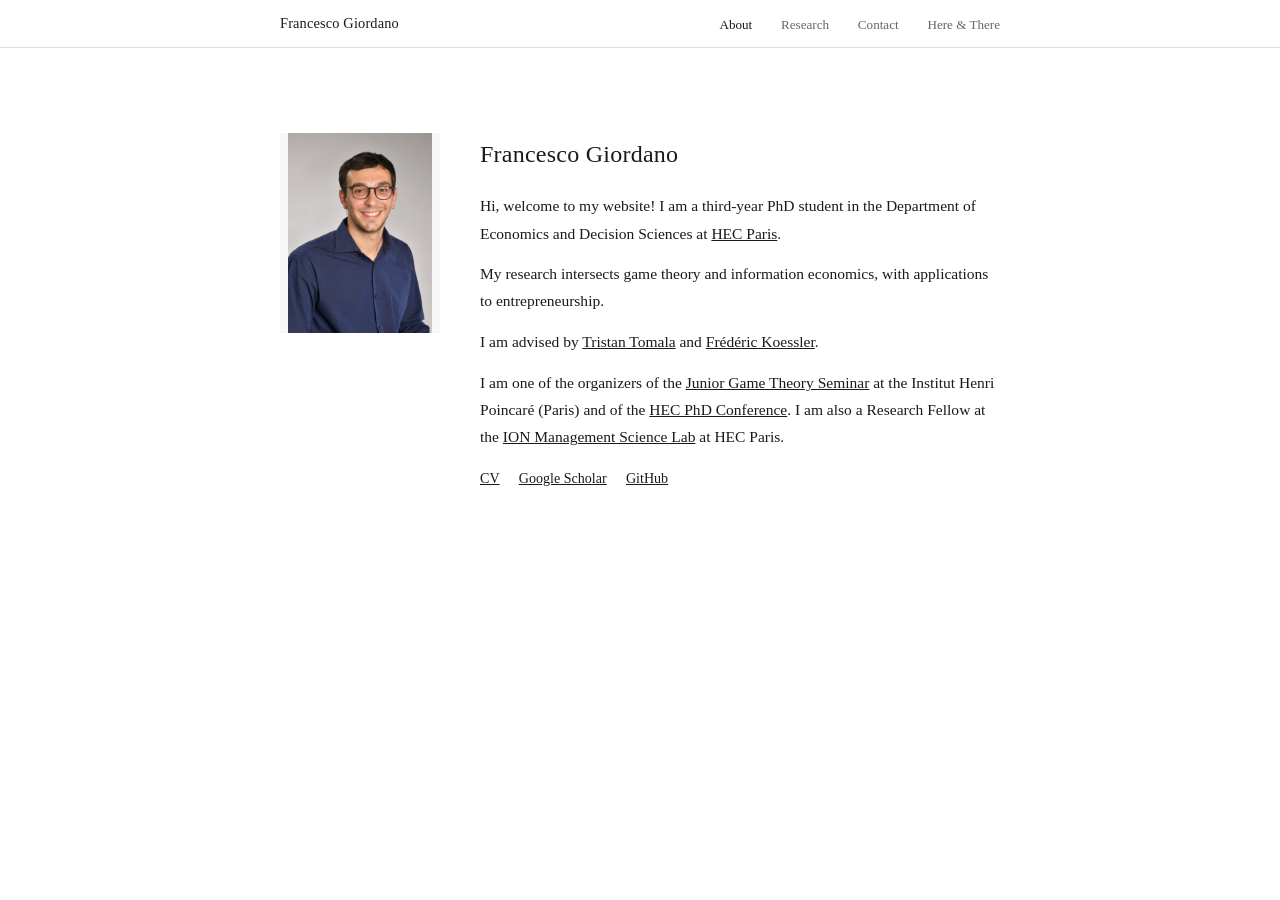
==== index.html @ bef5ac09 "Adjust max-width and padding for desktop layout" ====
<!DOCTYPE html>
<html lang="en">
<head>
  <meta charset="UTF-8" />
  <meta name="viewport" content="width=device-width, initial-scale=1.0" />
  <meta name="description" content="Francesco Giordano — PhD Candidate in Economics at HEC Paris." />
  <title>Francesco Giordano</title>
  <link rel="stylesheet" href="style.css" />
  
  <style>
    /* Widen the desktop layout and decrease outer margins */
    .wrap {
      max-width: 800px;   /* Increased from typical defaults to give more breathing room */
      margin: 0 auto;     /* Keeps the content beautifully centered on large screens */
      padding: 0 40px;    /* Decreased side padding on desktop to utilize more screen width */
    }

    /* Layout container to place picture and text side-by-side */
    .page-content {
      display: flex;
      flex-direction: row;
      gap: 40px;          
      align-items: flex-start;
      margin-top: 40px;   
    }

    /* Makes the profile text take up the remaining horizontal space */
    .bio-text {
      flex: 1;
    }

    /* Styles the profile picture frame container */
    .profile-pic-container {
      width: 160px;               /* Kept matching width */
      height: 200px;              /* Balanced height to 160px to maintain a perfect square frame */
      background-image: url('pic.jpg'); 
      background-position: center; 
      background-repeat: no-repeat;
      background-size: 90%;       
      background-color: #f7f7f7;  
    }

    /* Responsive design: Stack them vertically on mobile devices */
    @media (max-width: 768px) {
      .wrap {
        padding: 0 20px;  /* Slightly tighter margins for small screens */
      }

      .page-content {
        flex-direction: column;
        align-items: center;
        text-align: center; 
      }
      
      .profile-pic-container {
        margin-bottom: 20px;
      }
    }
  </style>
</head>
<body>

  <nav>
    <div class="wrap">
      <a class="nav-name" href="index.html">Francesco Giordano</a>
      <ul class="nav-links">
        <li><a href="index.html" class="active">About</a></li>
        <li><a href="research.html">Research</a></li>
        <li><a href="contact.html">Contact</a></li>
        <li><a href="more.html">Here &amp; There</a></li>
      </ul>
    </div>
  </nav>

  <main>
    <div class="wrap page-content">

      <div class="profile-pic-container"></div>

      <div class="bio-text">
        <h1>Francesco Giordano</h1>

        <p>
        Hi, welcome to my website! I am a third-year PhD student in the Department of Economics and Decision Sciences at <a href="https://www.hec.edu/en/faculty-research/departments/economics-decision-sciences" target="_blank" rel="noopener">HEC Paris</a>.
        </p>

        <p>
        My research intersects game theory and information economics, with applications to entrepreneurship. 
        </p>

        <p>
          I am advised by
          <a href="https://sites.google.com/site/tristantomala2"
             target="_blank" rel="noopener">Tristan Tomala</a>
          and
          <a href="https://sites.google.com/site/frederickoessler"
             target="_blank" rel="noopener">Frédéric Koessler</a>.
        </p>

        <p>
          I am one of the organizers of the
          <a href="https://sites.google.com/view/seminairetheoriedesjeux/junior-seminar-20252026"
             target="_blank" rel="noopener">Junior Game Theory Seminar</a> at the Institut Henri Poincaré (Paris) and of the <a href="https://sites.google.com/view/hecon/home"
             target="_blank" rel="noopener">HEC PhD Conference</a>.
          I am also a Research Fellow at the
          <a href="https://www.hec.edu/en/innovation-entrepreneurship-institute/news/shaping-future-mentorship-inside-ion-management-science-lab-hec-paris-0"
             target="_blank" rel="noopener">ION Management Science Lab</a>
          at HEC Paris.
        </p>

        <div class="about-links">
          <a href="cv.pdf"> CV </a>
          <a href="https://scholar.google.com/citations?user=hh-EAcwAAAAJ&hl=en" target="_blank" rel="noopener"> Google Scholar  </a>
          <a href="https://github.com/francescogiordano98" target="_blank" rel="noopener"> GitHub   </a>
        </div>
      </div>

    </div>
  </main>

</body>
</html>
---- style.css ----
/* ============================================================
   style.css — Francesco Giordano academic website
   Minimal, clean — white background, serif body, light accents
   ============================================================ */

/* ---------- Reset ---------- */
*, *::before, *::after { box-sizing: border-box; margin: 0; padding: 0; }

/* ---------- Tokens ---------- */
:root {
  --text:    #1a1a1a;
  --muted:   #666;
  --link:    #1a1a1a;
  --border:  #ddd;
  --max-w:   680px;
  --nav-h:   48px;
}

/* ---------- Base ---------- */
html { font-size: 16px; scroll-behavior: smooth; }

body {
  font-family: Georgia, 'Times New Roman', serif;
  color: var(--text);
  background: #fff;
  line-height: 1.75;
}

/* ---------- Links ---------- */
a { color: var(--link); }
a:hover { text-decoration: none; }

/* ---------- Layout ---------- */
.wrap {
  max-width: var(--max-w);
  margin: 0 auto;
  padding: 0 1.4rem;
}

/* ---------- Nav ---------- */
nav {
  position: sticky;
  top: 0;
  z-index: 100;
  background: #fff;
  border-bottom: 1px solid var(--border);
  height: var(--nav-h);
}

nav .wrap {
  height: 100%;
  display: flex;
  align-items: center;
  justify-content: space-between;
}

.nav-name {
  font-family: Georgia, serif;
  font-size: .9rem;
  font-weight: normal;
  text-decoration: none;
  color: var(--text);
  letter-spacing: .01em;
}

.nav-links {
  list-style: none;
  display: flex;
  gap: 1.8rem;
}

.nav-links a {
  font-family: Georgia, serif;
  font-size: .82rem;
  color: var(--muted);
  text-decoration: none;
}
.nav-links a:hover,
.nav-links a.active { color: var(--text); }

/* ---------- Sections ---------- */
section {
  padding: 3rem 0;
  border-bottom: 1px solid var(--border);
}
section:last-child { border-bottom: none; }

/* ---------- About / page content ---------- */
.page-content h1 {
  font-size: 1.5rem;
  font-weight: normal;
  margin-bottom: 1.1rem;
  letter-spacing: .01em;
}

.page-content p { margin-bottom: .85rem; font-size: .97rem; }

.page-h1 {
  font-size: 1.1rem;
  font-weight: normal;
  font-style: italic;
  color: var(--muted);
  margin-bottom: 1.6rem;
  letter-spacing: .02em;
}

.about-links {
  margin-top: 1rem;
  display: flex;
  flex-wrap: wrap;
  gap: .5rem 1.2rem;
  font-size: .88rem;
}
.about-links a { color: var(--text); }

/* ---------- Main layout ---------- */
main { padding: 2.8rem 0 4rem; }
.page-content { max-width: var(--max-w); }

/* ---------- Section headings ---------- */
.section-title {
  font-size: 1rem;
  font-weight: normal;
  font-style: italic;
  color: var(--muted);
  margin-bottom: 1.4rem;
  letter-spacing: .02em;
}

/* ---------- Klee figure (Here & There page) ---------- */
.klee-figure {
  margin: 1.6rem 0 2rem;
  display: block;
}
.klee-figure img {
  max-width: 260px;
  display: block;
}
.klee-figure figcaption {
  font-size: .75rem;
  color: var(--muted);
  font-style: italic;
  margin-top: .4rem;
  line-height: 1.4;
  max-width: 260px;
}

/* ---------- More index — horizontal nav ---------- */
.more-index-nav {
  border-top: 1px solid var(--border);
  padding-top: .9rem;
  font-size: .88rem;
  line-height: 1.8;
  margin: 0;
}
.more-index-nav a {
  color: var(--text);
  text-decoration: none;
  font-style: italic;
  white-space: nowrap;
}
.more-index-nav a:hover { text-decoration: underline; }

/* ---------- Subpage back link ---------- */
.subpage-back {
  font-size: .82rem;
  margin-bottom: 1.2rem;
}
.subpage-back a { color: var(--muted); }
.subpage-back a:hover { color: var(--text); }

/* ---------- Papers ---------- */
.paper + .paper { margin-top: 1.4rem; }

.paper-title {
  font-size: .97rem;
  cursor: pointer;
  user-select: none;
  font-style: italic;
}
.paper-title::before {
  content: '▸ ';
  font-style: normal;
  font-size: .65rem;
  color: var(--muted);
}
.paper-title.open::before { content: '▾ '; }
.paper-title:hover { text-decoration: underline; }

.paper-title-plain {
  font-size: .97rem;
  font-style: italic;
}

.paper-meta {
  font-size: .85rem;
  color: var(--muted);
  margin-top: .15rem;
  font-style: normal;
}

.paper-status {
  font-size: .82rem;
  font-style: italic;
  color: var(--muted);
}

.paper-abstract {
  display: none;
  font-size: .88rem;
  line-height: 1.7;
  margin-top: .6rem;
  padding-left: 1rem;
  border-left: 2px solid var(--border);
  color: #333;
}
.paper-abstract.open { display: block; }

.paper-links {
  margin-top: .4rem;
  font-size: .83rem;
  display: flex;
  gap: 1rem;
}
.paper-links a { color: var(--muted); font-style: italic; }
.paper-links a:hover { color: var(--text); }

/* Subsection label */
.sub-label {
  font-size: .82rem;
  font-style: italic;
  color: var(--muted);
  margin: 1.8rem 0 .8rem;
}
.sub-label:first-child { margin-top: 0; }

/* ---------- Contact ---------- */
.contact-grid { font-size: .95rem; }
.contact-grid p { margin-bottom: .5rem; }
.contact-grid .label {
  font-size: .75rem;
  font-style: italic;
  color: var(--muted);
  margin-top: 1.4rem;
  margin-bottom: .25rem;
  display: block;
}
.contact-grid .label:first-child { margin-top: 0; }

/* ---------- Here & There — sub-nav ---------- */
.sub-nav {
  display: flex;
  flex-wrap: wrap;
  gap: .3rem 1.4rem;
  margin-bottom: 2.8rem;
  border-bottom: 1px solid var(--border);
  padding-bottom: .7rem;
}
.sub-nav-link {
  font-size: .82rem;
  font-style: italic;
  color: var(--muted);
  text-decoration: none;
}
.sub-nav-link:hover,
.sub-nav-link.active { color: var(--text); text-decoration: none; }

/* ---------- Here & There — sections ---------- */
.more-section {
  margin-bottom: 3rem;
  padding-bottom: 2.4rem;
  border-bottom: 1px solid var(--border);
}
.more-section:last-child { border-bottom: none; }

.more-note {
  font-size: .83rem;
  color: var(--muted);
  font-style: italic;
  margin-bottom: 1.2rem;
}

/* ---------- People lists ---------- */
.people-list {
  list-style: none;
  columns: 2;
  column-gap: 2rem;
}
.people-list li {
  padding: .25rem 0;
  font-size: .95rem;
  break-inside: avoid;
}
.people-list a { color: var(--text); }
.people-list a:hover { text-decoration: underline; }
.people-note {
  font-size: .82rem;
  color: var(--muted);
  font-style: italic;
}

/* ---------- Riddles ---------- */
.riddle { margin-bottom: 1.1rem; }

.riddle-q {
  font-size: .93rem;
  cursor: pointer;
  padding: .55rem .8rem;
  border: 1px solid var(--border);
  border-radius: 2px;
  line-height: 1.55;
  user-select: none;
  transition: background .1s;
}
.riddle-q:hover { background: #f7f7f7; }
.riddle-q::before { content: ''; color: var(--muted); font-style: italic; }
.riddle-q.answered { background: #f7f7f7; }

.riddle-a {
  display: none;
  font-size: .88rem;
  font-style: italic;
  color: var(--muted);
  padding: .4rem .8rem .4rem 1.6rem;
  border-left: 2px solid var(--border);
  margin-top: .3rem;
}
.riddle-a.open { display: block; }
.riddle-a::before { content: ' '; font-style: normal; }

/* ---------- Refresh button ---------- */
.refresh-btn {
  background: none;
  border: none;
  cursor: pointer;
  font-family: Georgia, serif;
  font-size: .83rem;
  font-style: italic;
  color: var(--muted);
  padding: 0;
}
.refresh-btn:hover { color: var(--text); }

/* ---------- Culture card ---------- */
.culture-card {
  font-size: .95rem;
  line-height: 1.6;
}
.culture-type {
  font-size: .72rem;
  font-style: italic;
  color: var(--muted);
  display: block;
  margin-bottom: .25rem;
  letter-spacing: .04em;
  text-transform: uppercase;
}
.culture-title {
  font-size: 1.05rem;
  font-style: italic;
}
.culture-creator {
  color: var(--muted);
  font-size: .9rem;
}
.culture-note {
  margin-top: .5rem;
  font-size: .88rem;
  color: #444;
}

/* ---------- Pictures ---------- */
.pictures-grid {
  display: grid;
  grid-template-columns: repeat(auto-fill, minmax(180px, 1fr));
  gap: 1.2rem;
}
.picture-entry img {
  width: 100%;
  display: block;
  aspect-ratio: 4/3;
  object-fit: cover;
}
.picture-entry figcaption {
  font-size: .78rem;
  color: var(--muted);
  font-style: italic;
  margin-top: .3rem;
  line-height: 1.4;
}

/* ---------- Floating chatbot ---------- */
.bot-bubble {
  position: fixed;
  bottom: 1.6rem;
  right: 1.6rem;
  width: 48px;
  height: 48px;
  border-radius: 50%;
  background: var(--text);
  color: #fff;
  display: flex;
  align-items: center;
  justify-content: center;
  cursor: pointer;
  z-index: 200;
  box-shadow: 0 2px 12px rgba(0,0,0,.18);
  transition: background .15s, transform .15s;
}
.bot-bubble svg { width: 22px; height: 22px; }
.bot-bubble:hover { background: #333; }
.bot-bubble.active { background: #555; }

.bot-panel {
  position: fixed;
  bottom: 5rem;
  right: 1.6rem;
  width: 320px;
  max-height: 460px;
  background: #fff;
  border: 1px solid var(--border);
  border-radius: 6px;
  box-shadow: 0 4px 24px rgba(0,0,0,.12);
  display: none;
  flex-direction: column;
  z-index: 199;
  font-family: Georgia, serif;
  overflow: hidden;
}
.bot-panel.open { display: flex; }

.bot-header {
  display: flex;
  align-items: center;
  justify-content: space-between;
  padding: .7rem 1rem;
  border-bottom: 1px solid var(--border);
  font-size: .82rem;
  font-style: italic;
  color: var(--muted);
}
.bot-close {
  background: none;
  border: none;
  font-size: 1.2rem;
  color: var(--muted);
  cursor: pointer;
  line-height: 1;
  padding: 0;
}
.bot-close:hover { color: var(--text); }

.bot-thread {
  flex: 1;
  overflow-y: auto;
  padding: .9rem 1rem;
  display: flex;
  flex-direction: column;
  gap: .6rem;
}

.bot-msg {
  font-size: .85rem;
  line-height: 1.6;
  max-width: 90%;
  padding: .45rem .75rem;
  border-radius: 14px;
}
.bot-msg-user {
  align-self: flex-end;
  background: var(--text);
  color: #fff;
  border-radius: 14px 14px 3px 14px;
}
.bot-msg-assistant {
  align-self: flex-start;
  background: #f2f2f2;
  color: var(--text);
  border-radius: 14px 14px 14px 3px;
}

/* Typing dots */
.bot-typing {
  display: flex;
  align-items: center;
  gap: 4px;
  padding: .55rem .85rem;
}
.bot-typing span {
  width: 6px; height: 6px;
  border-radius: 50%;
  background: #aaa;
  animation: blink 1.2s infinite;
}
.bot-typing span:nth-child(2) { animation-delay: .2s; }
.bot-typing span:nth-child(3) { animation-delay: .4s; }
@keyframes blink {
  0%, 80%, 100% { opacity: .2; transform: scale(.9); }
  40% { opacity: 1; transform: scale(1); }
}

.bot-chips {
  display: flex;
  flex-direction: column;
  gap: .35rem;
  margin-top: .3rem;
}
.bot-chip {
  font-family: Georgia, serif;
  font-size: .78rem;
  font-style: italic;
  color: var(--text);
  background: none;
  border: 1px solid var(--border);
  border-radius: 20px;
  padding: .3rem .8rem;
  cursor: pointer;
  text-align: left;
  transition: background .1s;
}
.bot-chip:hover { background: #f5f5f5; }

.bot-form {
  display: flex;
  align-items: center;
  gap: .4rem;
  border-top: 1px solid var(--border);
  padding: .55rem .8rem;
}
.bot-input {
  flex: 1;
  font-family: Georgia, serif;
  font-size: .85rem;
  border: none;
  outline: none;
  color: var(--text);
  background: none;
}
.bot-input::placeholder { color: var(--muted); font-style: italic; }
.bot-send {
  width: 28px; height: 28px;
  border-radius: 50%;
  background: var(--text);
  color: #fff;
  border: none;
  cursor: pointer;
  font-size: .9rem;
  display: flex;
  align-items: center;
  justify-content: center;
  flex-shrink: 0;
}
.bot-send:hover { background: #333; }

/* ---------- Footer ---------- */
footer {
  padding: 1.4rem 0 2rem;
  font-family: Georgia, serif;
  font-size: .78rem;
  color: var(--muted);
  font-style: italic;
}

/* ---------- Responsive ---------- */
@media (max-width: 560px) {
  .nav-links { gap: .9rem; }
  .nav-links a { font-size: .74rem; }
  .people-list { columns: 1; }
  .pictures-grid { grid-template-columns: repeat(auto-fill, minmax(140px, 1fr)); }
}
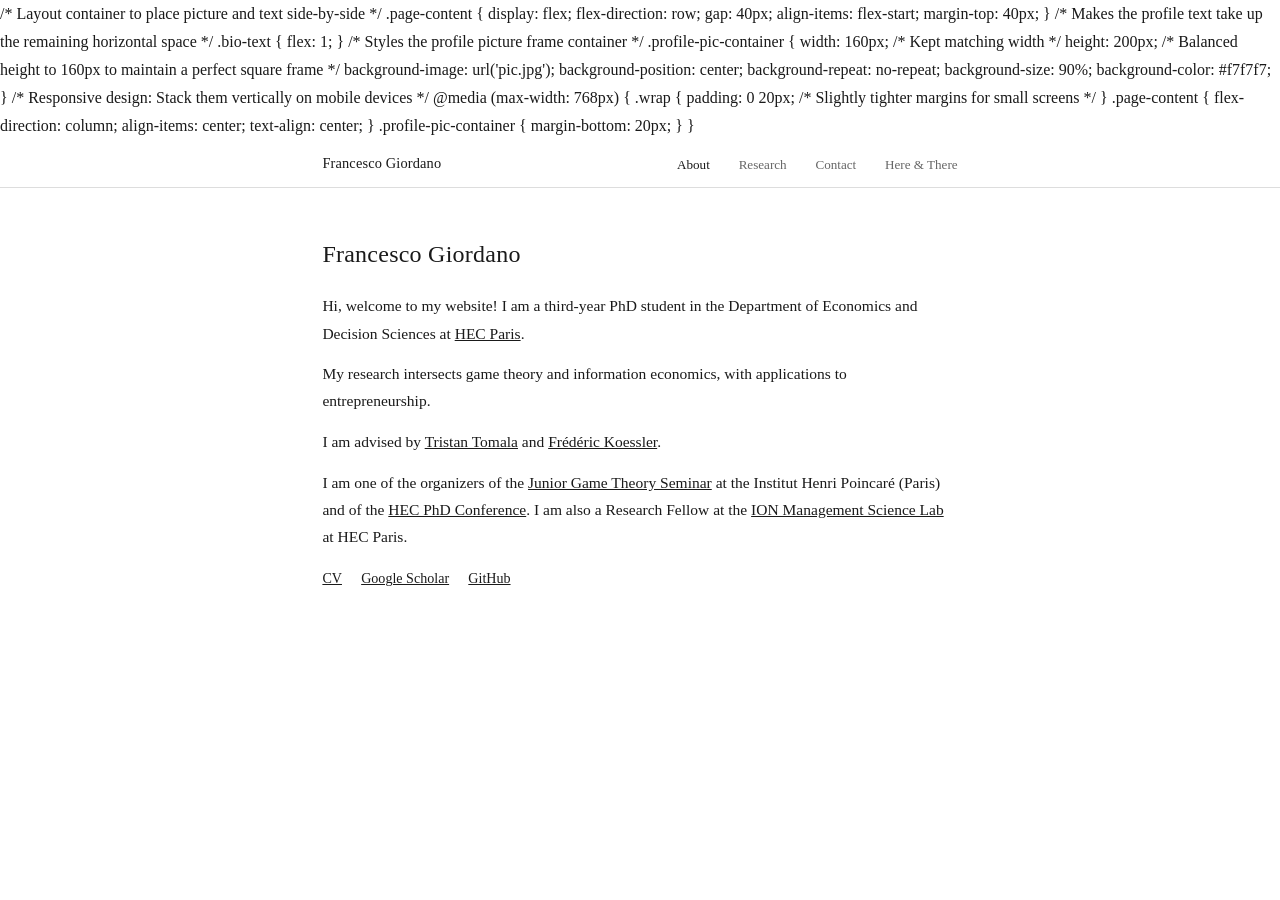
==== commit 05889a54: "Remove desktop layout styles from index.html Removed inline styles for desktop layout adjustments." ====
--- a/index.html
+++ b/index.html
@@ -6,14 +6,7 @@
   <meta name="description" content="Francesco Giordano — PhD Candidate in Economics at HEC Paris." />
   <title>Francesco Giordano</title>
   <link rel="stylesheet" href="style.css" />
-  
-  <style>
-    /* Widen the desktop layout and decrease outer margins */
-    .wrap {
-      max-width: 800px;   /* Increased from typical defaults to give more breathing room */
-      margin: 0 auto;     /* Keeps the content beautifully centered on large screens */
-      padding: 0 40px;    /* Decreased side padding on desktop to utilize more screen width */
-    }
+
 
     /* Layout container to place picture and text side-by-side */
     .page-content {
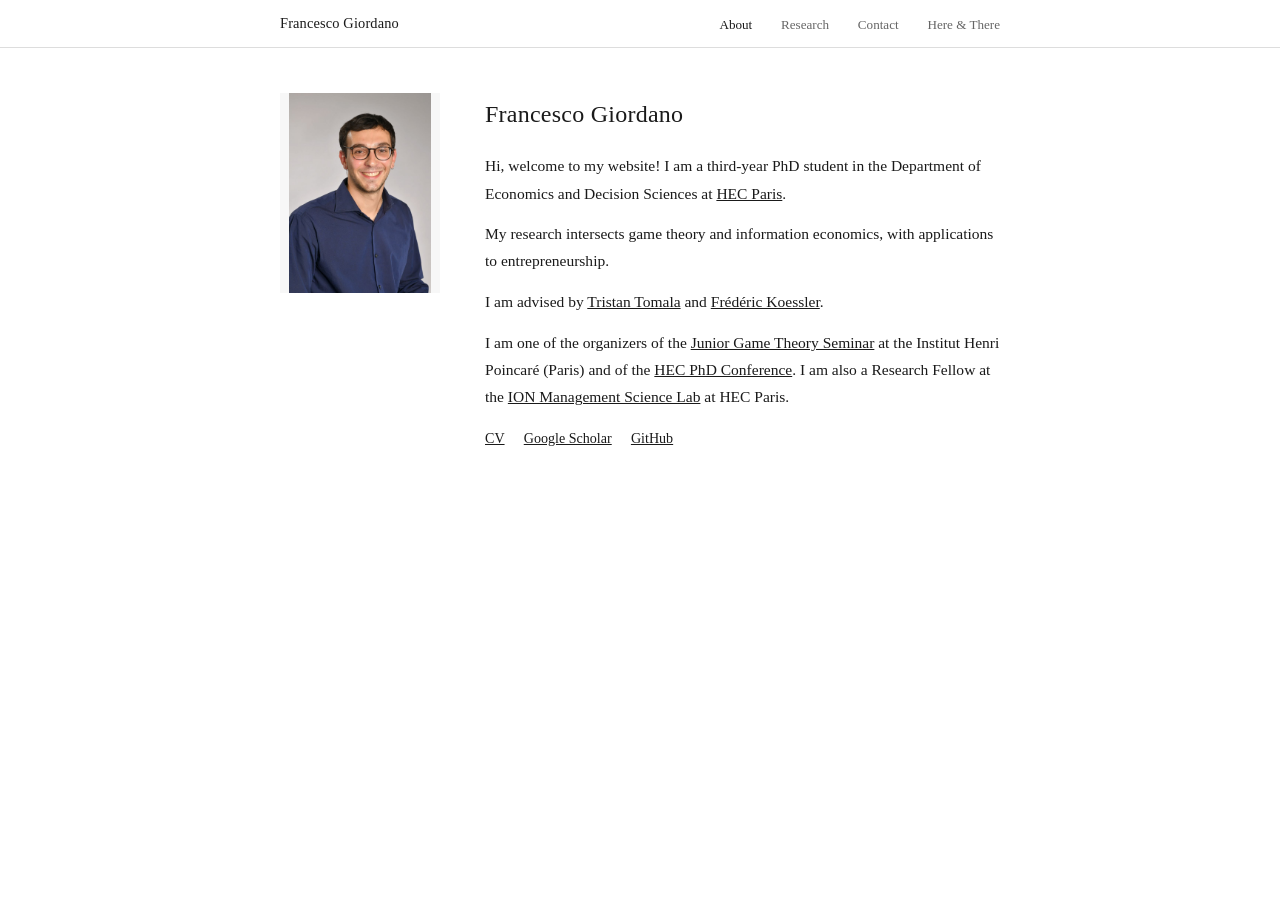
==== commit 7815fa38: "Update index.html" ====
--- a/index.html
+++ b/index.html
@@ -6,50 +6,6 @@
   <meta name="description" content="Francesco Giordano — PhD Candidate in Economics at HEC Paris." />
   <title>Francesco Giordano</title>
   <link rel="stylesheet" href="style.css" />
-
-
-    /* Layout container to place picture and text side-by-side */
-    .page-content {
-      display: flex;
-      flex-direction: row;
-      gap: 40px;          
-      align-items: flex-start;
-      margin-top: 40px;   
-    }
-
-    /* Makes the profile text take up the remaining horizontal space */
-    .bio-text {
-      flex: 1;
-    }
-
-    /* Styles the profile picture frame container */
-    .profile-pic-container {
-      width: 160px;               /* Kept matching width */
-      height: 200px;              /* Balanced height to 160px to maintain a perfect square frame */
-      background-image: url('pic.jpg'); 
-      background-position: center; 
-      background-repeat: no-repeat;
-      background-size: 90%;       
-      background-color: #f7f7f7;  
-    }
-
-    /* Responsive design: Stack them vertically on mobile devices */
-    @media (max-width: 768px) {
-      .wrap {
-        padding: 0 20px;  /* Slightly tighter margins for small screens */
-      }
-
-      .page-content {
-        flex-direction: column;
-        align-items: center;
-        text-align: center; 
-      }
-      
-      .profile-pic-container {
-        margin-bottom: 20px;
-      }
-    }
-  </style>
 </head>
 <body>
 
@@ -67,7 +23,7 @@
 
   <main>
     <div class="wrap page-content">
-
+      
       <div class="profile-pic-container"></div>
 
       <div class="bio-text">
--- a/style.css
+++ b/style.css
@@ -12,7 +12,7 @@
   --muted:   #666;
   --link:    #1a1a1a;
   --border:  #ddd;
-  --max-w:   680px;
+  --max-w:   800px;       /* Exact desktop max-width requested */
   --nav-h:   48px;
 }
 
@@ -34,7 +34,7 @@
 .wrap {
   max-width: var(--max-w);
   margin: 0 auto;
-  padding: 0 1.4rem;
+  padding: 0 40px;        /* Exact desktop side padding requested */
 }
 
 /* ---------- Nav ---------- */
@@ -86,9 +86,35 @@
 section:last-child { border-bottom: none; }
 
 /* ---------- About / page content ---------- */
+/* Flexbox desktop container for side-by-side alignment */
+.page-content { 
+  display: flex;
+  flex-direction: row;
+  gap: 45px;
+  align-items: flex-start;
+  max-width: var(--max-w); 
+}
+
+.bio-text {
+  flex: 1;
+}
+
+/* Portrait rectangle frame setup for your pic */
+.profile-pic-container {
+  width: 160px;
+  height: 200px;
+  background-image: url('pic.jpg');
+  background-position: center;
+  background-repeat: no-repeat;
+  background-size: contain;   
+  background-color: #f7f7f7;
+  flex-shrink: 0;             /* Keeps the picture container box from squishing */
+}
+
 .page-content h1 {
   font-size: 1.5rem;
   font-weight: normal;
+  margin-top: 0;              /* Aligns name cleanly with the top of the portrait frame */
   margin-bottom: 1.1rem;
   letter-spacing: .01em;
 }
@@ -115,7 +141,6 @@
 
 /* ---------- Main layout ---------- */
 main { padding: 2.8rem 0 4rem; }
-.page-content { max-width: var(--max-w); }
 
 /* ---------- Section headings ---------- */
 .section-title {
@@ -562,6 +587,18 @@
 }
 
 /* ---------- Responsive ---------- */
+@media (max-width: 768px) {
+  /* Dynamic structural stacking for your vertical portrait wrapper on mobile/tablet */
+  .page-content {
+    flex-direction: column;
+    align-items: center;
+    text-align: center;
+  }
+  .profile-pic-container {
+    margin-bottom: 25px;
+  }
+}
+
 @media (max-width: 560px) {
   .nav-links { gap: .9rem; }
   .nav-links a { font-size: .74rem; }
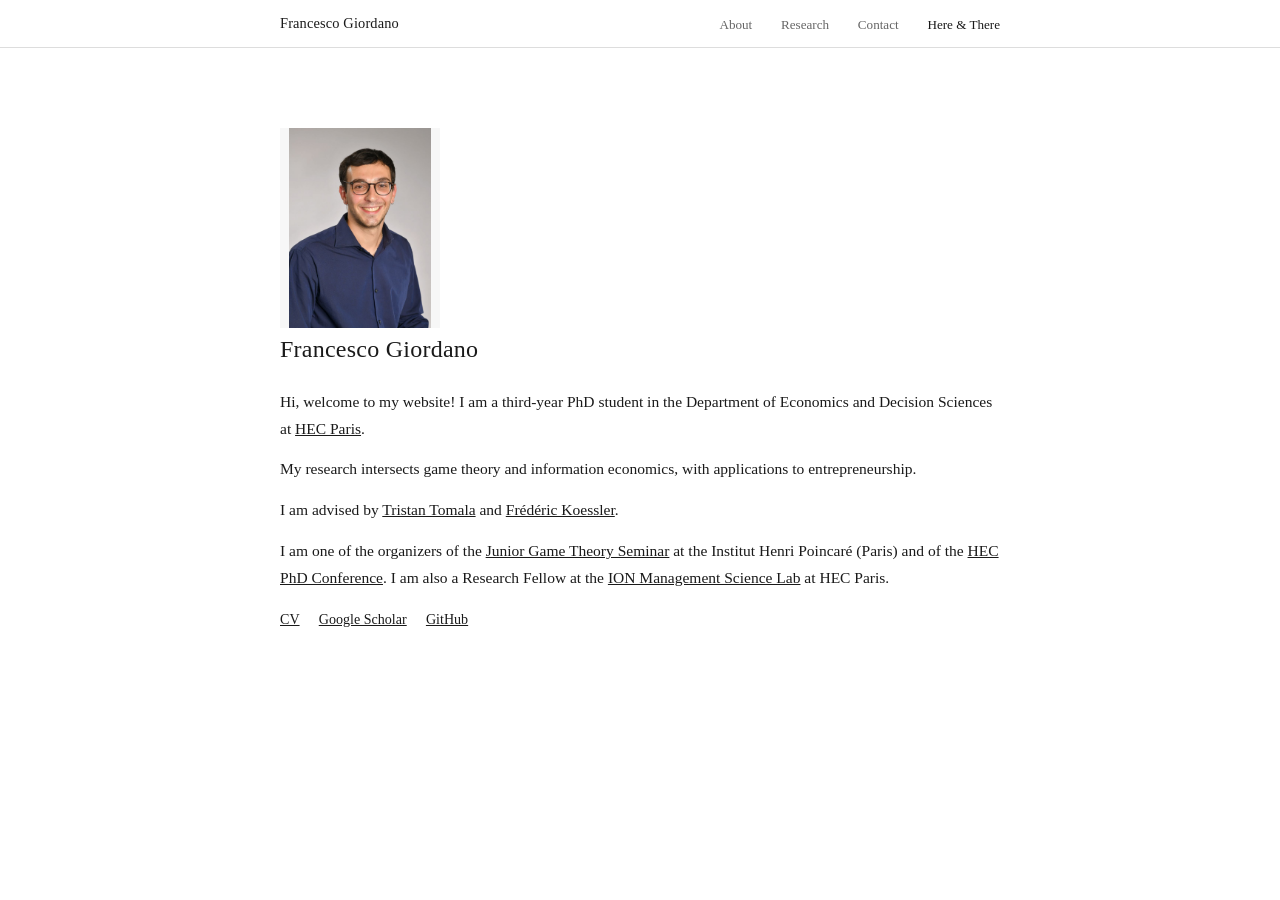
==== commit e93d09fe: "Update index.html" ====
--- a/index.html
+++ b/index.html
@@ -9,15 +9,20 @@
 </head>
 <body>
 
-  <nav>
+<nav>
     <div class="wrap">
       <a class="nav-name" href="index.html">Francesco Giordano</a>
-      <ul class="nav-links">
-        <li><a href="index.html" class="active">About</a></li>
-        <li><a href="research.html">Research</a></li>
-        <li><a href="contact.html">Contact</a></li>
-        <li><a href="more.html">Here &amp; There</a></li>
-      </ul>
+      
+      <!-- ADDED: This wrapper handle allows the mobile dropdown action to trigger cleanly -->
+      <div class="nav-links-container" tabindex="0">
+        <ul class="nav-links">
+          <li><a href="index.html">About</a></li>
+          <li><a href="research.html">Research</a></li>
+          <li><a href="contact.html">Contact</a></li>
+          <li><a href="more.html" class="active">Here &amp; There</a></li>
+        </ul>
+      </div>
+
     </div>
   </nav>
 
--- a/style.css
+++ b/style.css
@@ -86,13 +86,19 @@
 section:last-child { border-bottom: none; }
 
 /* ---------- About / page content ---------- */
-/* Flexbox desktop container for side-by-side alignment */
+/* Base setup for all pages: ensures safe centered tracking and global gutters */
 .page-content { 
+  max-width: var(--max-w); 
+  margin: 5rem auto 0;        /* Centers your layout dynamically across pages */
+  padding: 0 40px;            /* Applies your universal page gutters cleanly */
+}
+
+/* Scoped flexbox alignment: Happens ONLY on pages with explicitly defined homepage layout */
+.page-content.bio-layout {
   display: flex;
   flex-direction: row;
   gap: 45px;
   align-items: flex-start;
-  max-width: var(--max-w); 
 }
 
 .bio-text {
@@ -140,7 +146,9 @@
 .about-links a { color: var(--text); }
 
 /* ---------- Main layout ---------- */
-main { padding: 2.8rem 0 4rem; }
+main { 
+  padding: 0 0 4rem; 
+}
 
 /* ---------- Section headings ---------- */
 .section-title {
@@ -588,8 +596,8 @@
 
 /* ---------- Responsive ---------- */
 @media (max-width: 768px) {
-  /* Dynamic structural stacking for your vertical portrait wrapper on mobile/tablet */
-  .page-content {
+  /* Layout stacks vertically on mobile & tablet viewports */
+  .page-content.bio-layout {
     flex-direction: column;
     align-items: center;
     text-align: center;
@@ -600,8 +608,75 @@
 }
 
 @media (max-width: 560px) {
-  .nav-links { gap: .9rem; }
-  .nav-links a { font-size: .74rem; }
+  /* Retain base layout rules */
   .people-list { columns: 1; }
   .pictures-grid { grid-template-columns: repeat(auto-fill, minmax(140px, 1fr)); }
-}
+
+  nav .wrap {
+    position: relative;
+    justify-content: space-between;
+  }
+
+  .nav-name {
+    font-size: 0.9rem;
+    white-space: nowrap;
+    z-index: 102;
+  }
+
+  /* 1. Turn the <ul> container into a hidden dropdown box */
+  .nav-links {
+    display: none; /* Hide standard links by default on phone viewports */
+    position: absolute;
+    top: var(--nav-h);
+    right: 40px; /* Aligns perfectly with your page side padding */
+    background: #fff;
+    border: 1px solid var(--border);
+    border-top: none;
+    flex-direction: column;
+    gap: 0;
+    padding: 0.5rem 0;
+    min-width: 140px;
+    box-shadow: 0 4px 12px rgba(0,0,0,0.05);
+    z-index: 101;
+  }
+
+  /* Format dropdown text layout vertically */
+  .nav-links li {
+    width: 100%;
+  }
+  
+  .nav-links a {
+    display: block;
+    padding: 0.6rem 1.2rem;
+    font-size: 0.85rem;
+    text-align: right;
+  }
+  
+  .nav-links a:hover {
+    background: #f7f7f7;
+  }
+
+  /* 2. Show the dropdown list when hovering over the nav-links area */
+  .nav-links-container:hover .nav-links,
+  .nav-links-container:focus-within .nav-links {
+    display: flex;
+  }
+
+  /* 3. Inject and design a minimalist CSS menu button label */
+  .nav-links-container::before {
+    content: "Menu ▾";
+    font-family: Georgia, serif;
+    font-size: 0.85rem;
+    font-style: italic;
+    color: var(--muted);
+    cursor: pointer;
+    display: inline-block;
+    line-height: var(--nav-h);
+    height: var(--nav-h);
+    z-index: 102;
+  }
+  
+  .nav-links-container:hover::before {
+    color: var(--text);
+  }
+}
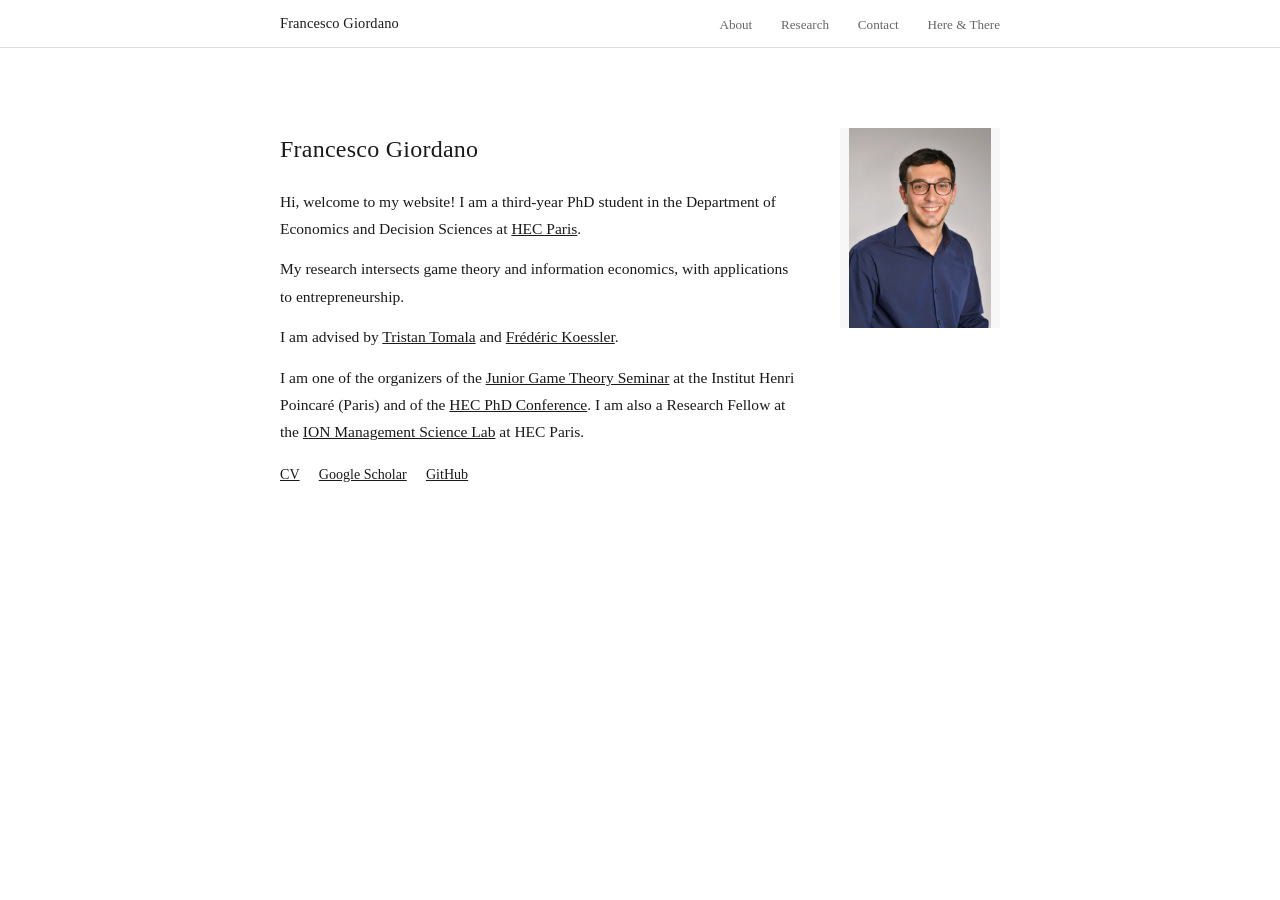
==== commit e8b821d6: "Update index.html" ====
--- a/index.html
+++ b/index.html
@@ -13,8 +13,7 @@
     <div class="wrap">
       <a class="nav-name" href="index.html">Francesco Giordano</a>
       
-      <!-- ADDED: This wrapper handle allows the mobile dropdown action to trigger cleanly -->
-      <div class="nav-links-container" tabindex="0">
+      <div class="nav-links-container" onclick="this.classList.toggle('open')">
         <ul class="nav-links">
           <li><a href="index.html">About</a></li>
           <li><a href="research.html">Research</a></li>
@@ -27,7 +26,7 @@
   </nav>
 
   <main>
-    <div class="wrap page-content">
+    <div class="wrap page-content bio-layout">
       
       <div class="profile-pic-container"></div>
 
--- a/style.css
+++ b/style.css
@@ -75,8 +75,9 @@
   color: var(--muted);
   text-decoration: none;
 }
-.nav-links a:hover,
-.nav-links a.active { color: var(--text); }
+.nav-links a:hover { 
+  color: var(--text); 
+}
 
 /* ---------- Sections ---------- */
 section {
@@ -93,16 +94,17 @@
   padding: 0 40px;            /* Applies your universal page gutters cleanly */
 }
 
-/* Scoped flexbox alignment: Happens ONLY on pages with explicitly defined homepage layout */
-.page-content.bio-layout {
-  display: flex;
-  flex-direction: row;
-  gap: 45px;
-  align-items: flex-start;
+/* Scoped flexbox alignment: Targets .bio-layout directly to ensure it triggers on desktop */
+.bio-layout, .page-content.bio-layout {
+  display: flex !important;
+  flex-direction: row-reverse !important;
+  gap: 45px !important;
+  align-items: flex-start !important;
 }
 
 .bio-text {
   flex: 1;
+  min-width: 0;               /* Prevents structural wide elements from breaking desktop row layouts */
 }
 
 /* Portrait rectangle frame setup for your pic */
@@ -608,10 +610,6 @@
 }
 
 @media (max-width: 560px) {
-  /* Retain base layout rules */
-  .people-list { columns: 1; }
-  .pictures-grid { grid-template-columns: repeat(auto-fill, minmax(140px, 1fr)); }
-
   nav .wrap {
     position: relative;
     justify-content: space-between;
@@ -623,15 +621,14 @@
     z-index: 102;
   }
 
-  /* 1. Turn the <ul> container into a hidden dropdown box */
+  /* Hide links by default on mobile viewports */
   .nav-links {
-    display: none; /* Hide standard links by default on phone viewports */
+    display: none; 
     position: absolute;
     top: var(--nav-h);
-    right: 40px; /* Aligns perfectly with your page side padding */
+    right: 40px; /* Aligns with your page side padding */
     background: #fff;
     border: 1px solid var(--border);
-    border-top: none;
     flex-direction: column;
     gap: 0;
     padding: 0.5rem 0;
@@ -640,9 +637,14 @@
     z-index: 101;
   }
 
-  /* Format dropdown text layout vertically */
-  .nav-links li {
-    width: 100%;
+  /* Show the menu links when the container has the .open class */
+  .nav-links-container.open .nav-links {
+    display: flex;
+  }
+
+  /* Format dropdown layout items */
+  .nav-links li { 
+    width: 100%; 
   }
   
   .nav-links a {
@@ -652,28 +654,23 @@
     text-align: right;
   }
   
-  .nav-links a:hover {
-    background: #f7f7f7;
-  }
-
-  /* 2. Show the dropdown list when hovering over the nav-links area */
-  .nav-links-container:hover .nav-links,
-  .nav-links-container:focus-within .nav-links {
-    display: flex;
-  }
-
-  /* 3. Inject and design a minimalist CSS menu button label */
+  .nav-links a:hover { 
+    background: #f7f7f7; 
+  }
+
+  /* Design for the three vertical dots icon (⋮) */
   .nav-links-container::before {
-    content: "Menu ▾";
-    font-family: Georgia, serif;
-    font-size: 0.85rem;
-    font-style: italic;
+    content: "☰";
+    font-size: 1.3rem; /* Scaled slightly larger for touch targets */
+    font-weight: bold;
     color: var(--muted);
     cursor: pointer;
     display: inline-block;
     line-height: var(--nav-h);
     height: var(--nav-h);
+    padding: 0 5px;
     z-index: 102;
+    user-select: none;
   }
   
   .nav-links-container:hover::before {
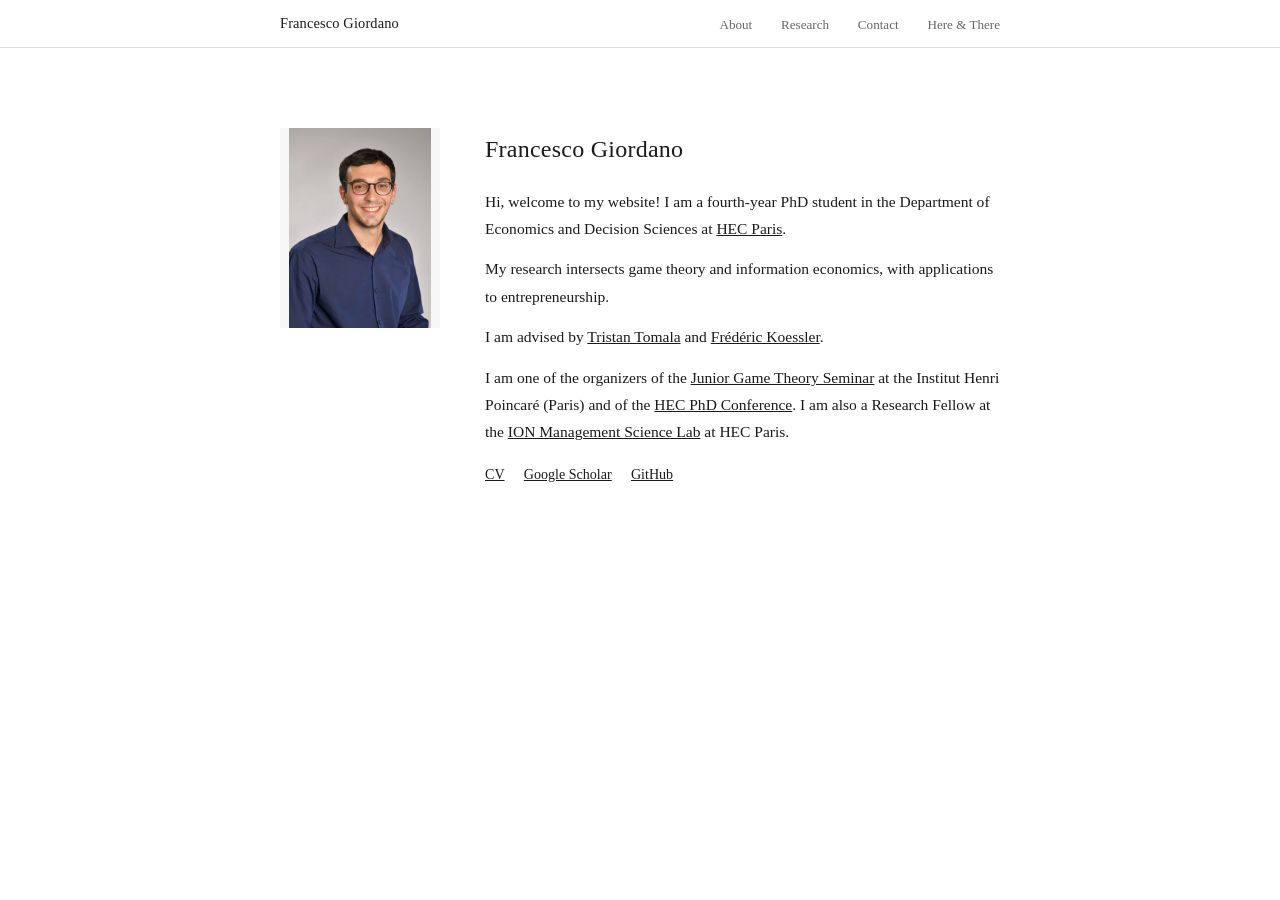
==== commit a3c9e90a: "Update student year from third to fourth" ====
--- a/index.html
+++ b/index.html
@@ -34,7 +34,7 @@
         <h1>Francesco Giordano</h1>
 
         <p>
-        Hi, welcome to my website! I am a third-year PhD student in the Department of Economics and Decision Sciences at <a href="https://www.hec.edu/en/faculty-research/departments/economics-decision-sciences" target="_blank" rel="noopener">HEC Paris</a>.
+        Hi, welcome to my website! I am a fourth-year PhD student in the Department of Economics and Decision Sciences at <a href="https://www.hec.edu/en/faculty-research/departments/economics-decision-sciences" target="_blank" rel="noopener">HEC Paris</a>.
         </p>
 
         <p>
--- a/style.css
+++ b/style.css
@@ -94,17 +94,17 @@
   padding: 0 40px;            /* Applies your universal page gutters cleanly */
 }
 
-/* Scoped flexbox alignment: Targets .bio-layout directly to ensure it triggers on desktop */
-.bio-layout, .page-content.bio-layout {
-  display: flex !important;
-  flex-direction: row-reverse !important;
-  gap: 45px !important;
-  align-items: flex-start !important;
+/* Scoped flexbox alignment: Displays picture on the left and text on the right on PC */
+.page-content.bio-layout {
+  display: flex;
+  flex-direction: row;
+  gap: 45px;
+  align-items: flex-start;
 }
 
 .bio-text {
   flex: 1;
-  min-width: 0;               /* Prevents structural wide elements from breaking desktop row layouts */
+  min-width: 0;               /* Prevents structural elements from breaking the side-by-side row layout */
 }
 
 /* Portrait rectangle frame setup for your pic */
@@ -600,12 +600,12 @@
 @media (max-width: 768px) {
   /* Layout stacks vertically on mobile & tablet viewports */
   .page-content.bio-layout {
-    flex-direction: column;
+    flex-direction: column;   /* Stacks layout components vertically on tiny widths */
     align-items: center;
     text-align: center;
   }
   .profile-pic-container {
-    margin-bottom: 25px;
+    margin-bottom: 25px;      /* Spacing protection block beneath image on phone browsers */
   }
 }
 
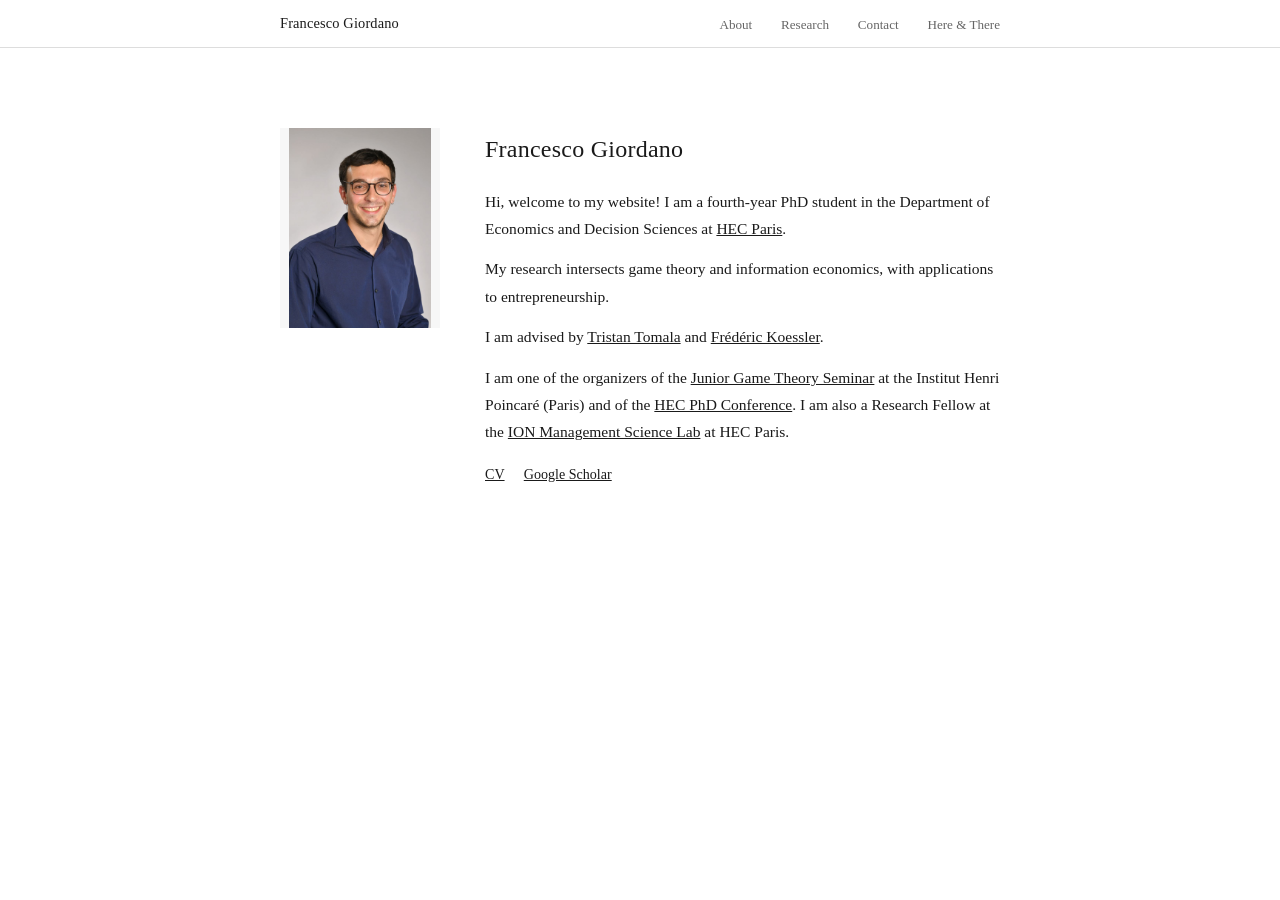
==== commit 76c25ae6: "Remove GitHub link from index.html Removed GitHub link from the about section." ====
--- a/index.html
+++ b/index.html
@@ -64,7 +64,6 @@
         <div class="about-links">
           <a href="cv.pdf"> CV </a>
           <a href="https://scholar.google.com/citations?user=hh-EAcwAAAAJ&hl=en" target="_blank" rel="noopener"> Google Scholar  </a>
-          <a href="https://github.com/francescogiordano98" target="_blank" rel="noopener"> GitHub   </a>
         </div>
       </div>
 
